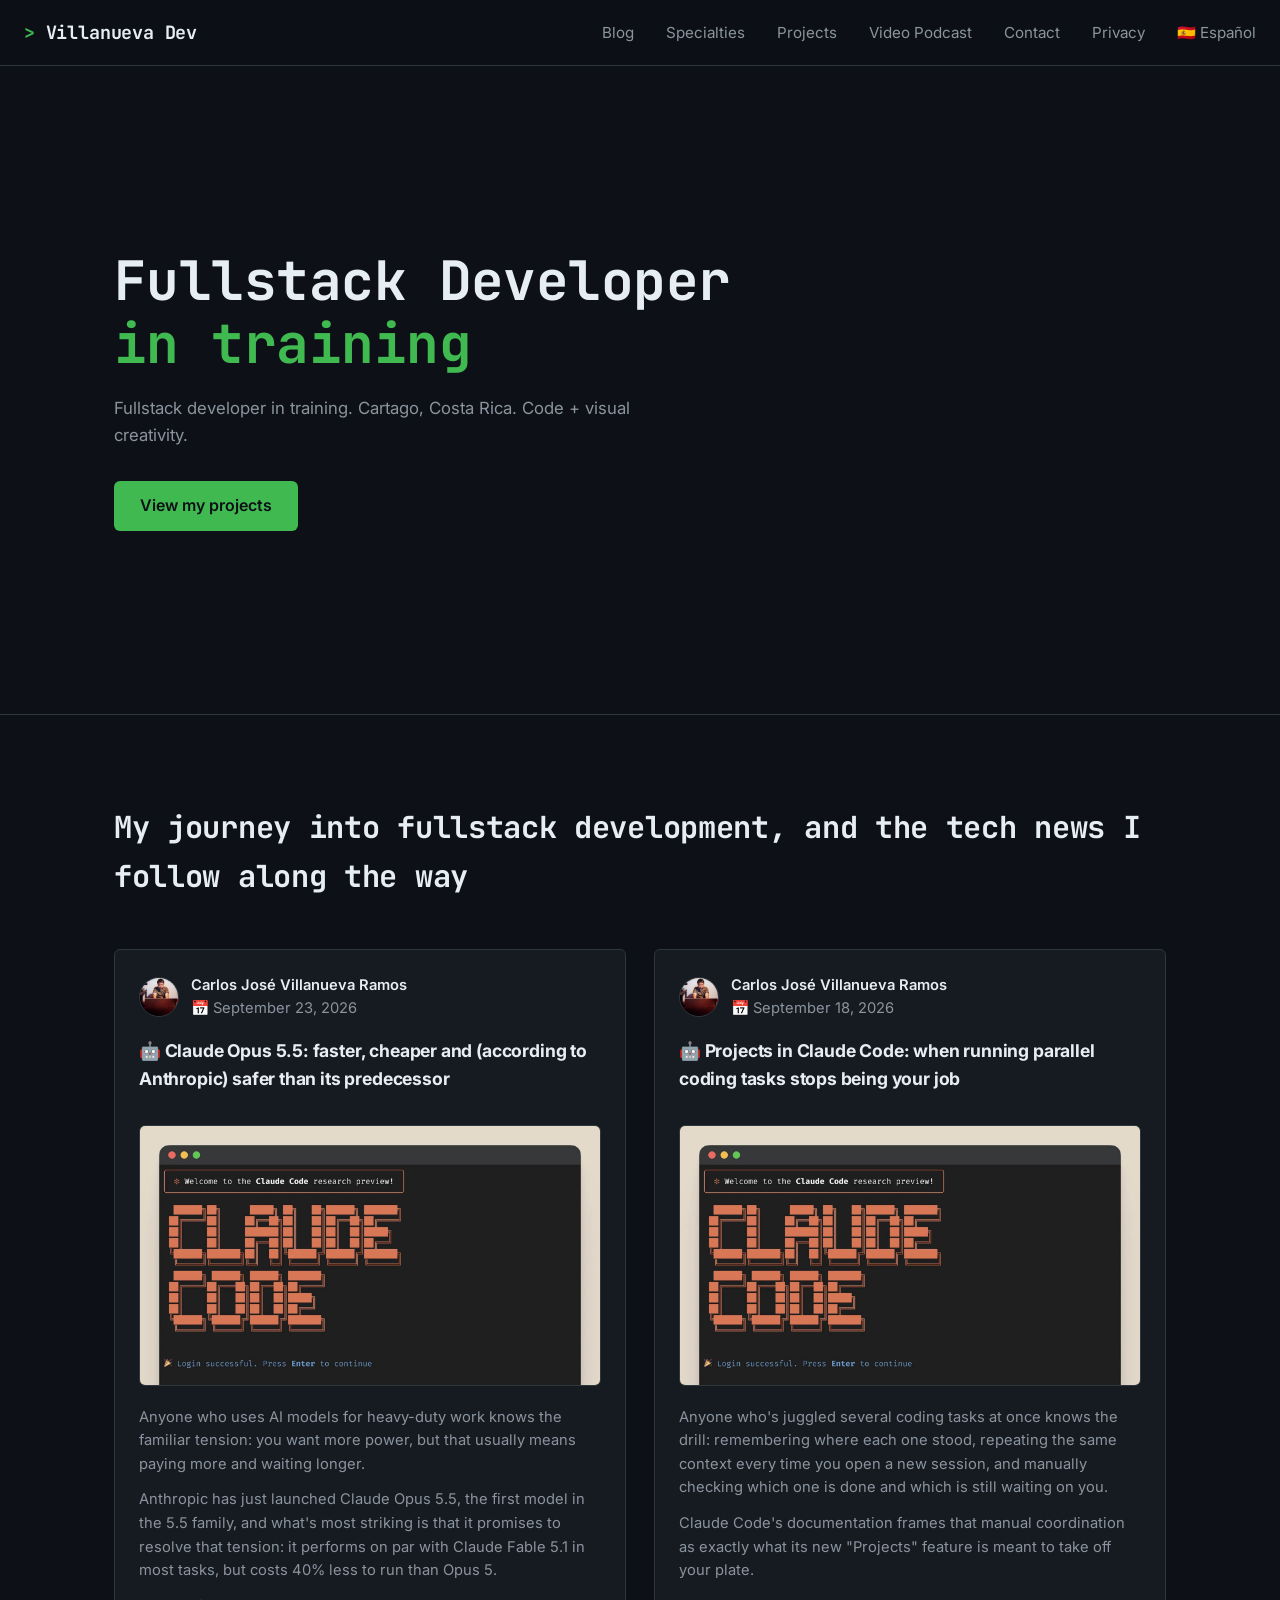
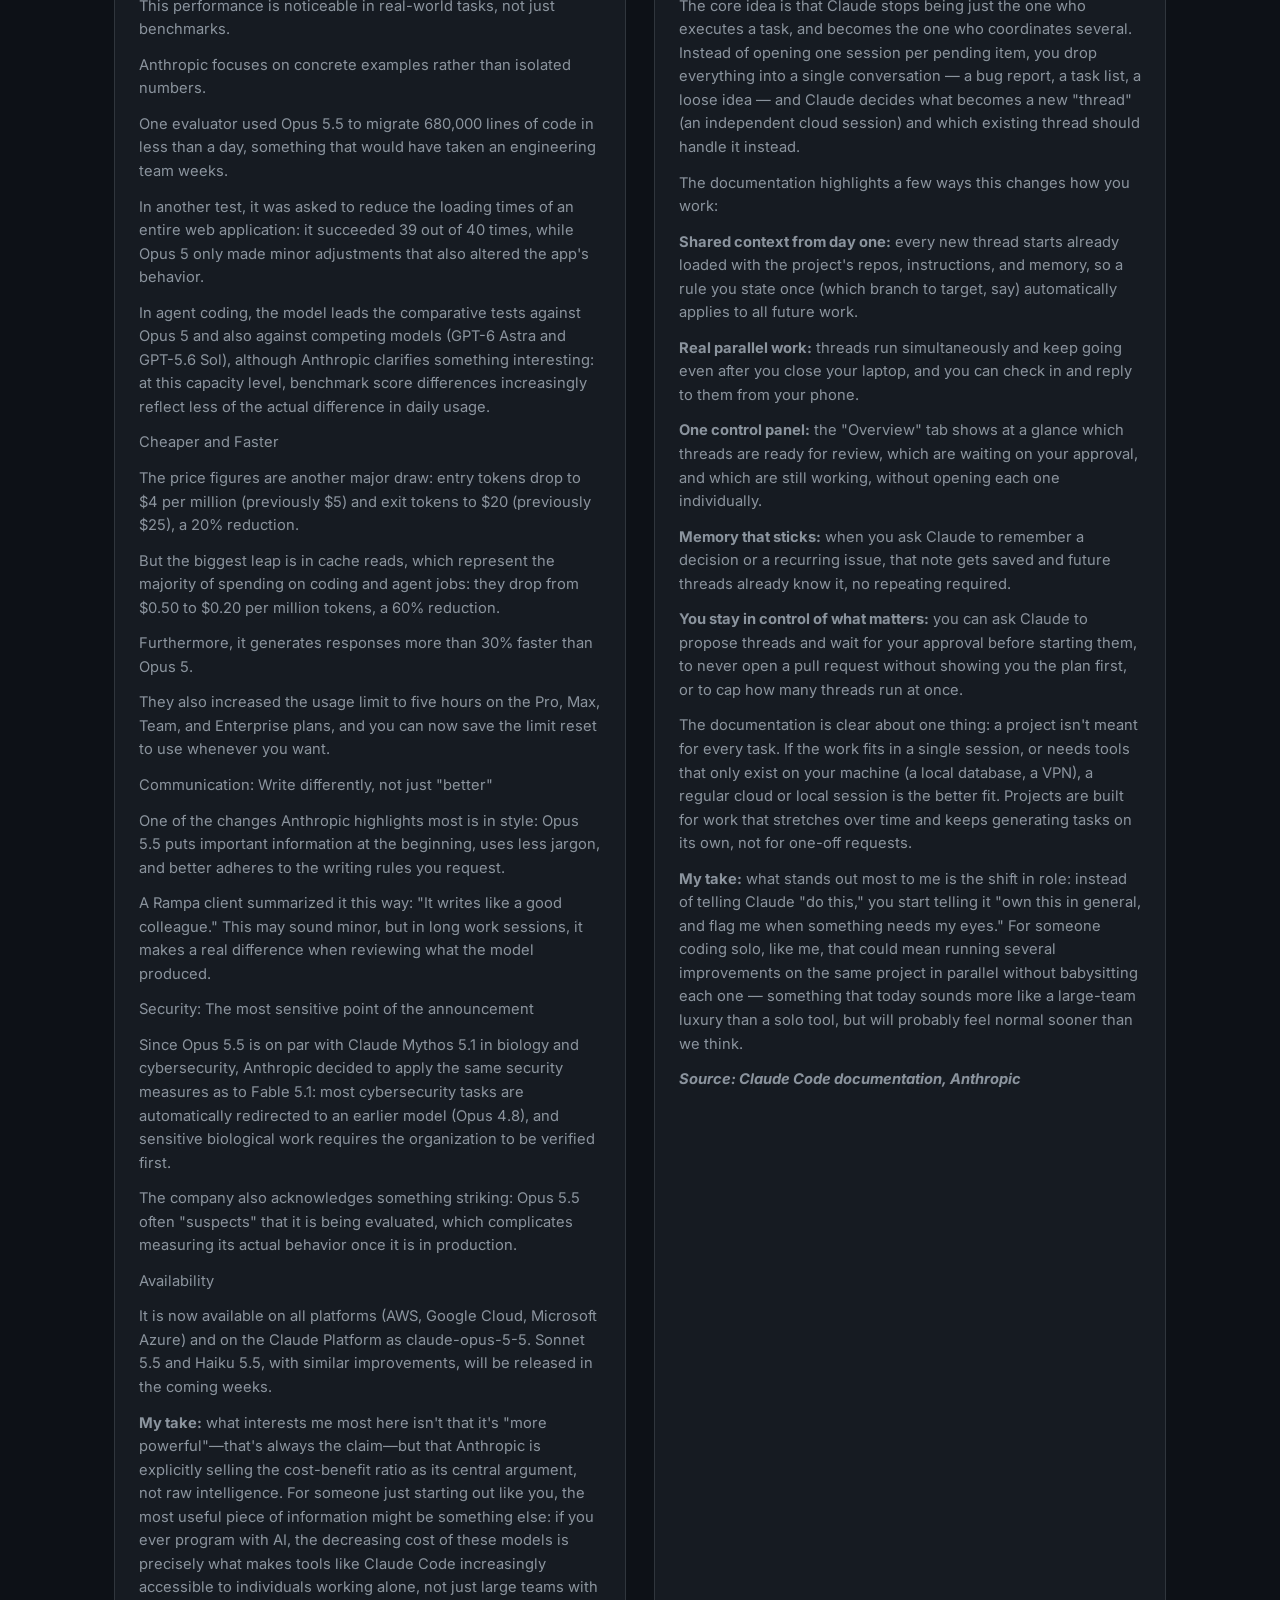
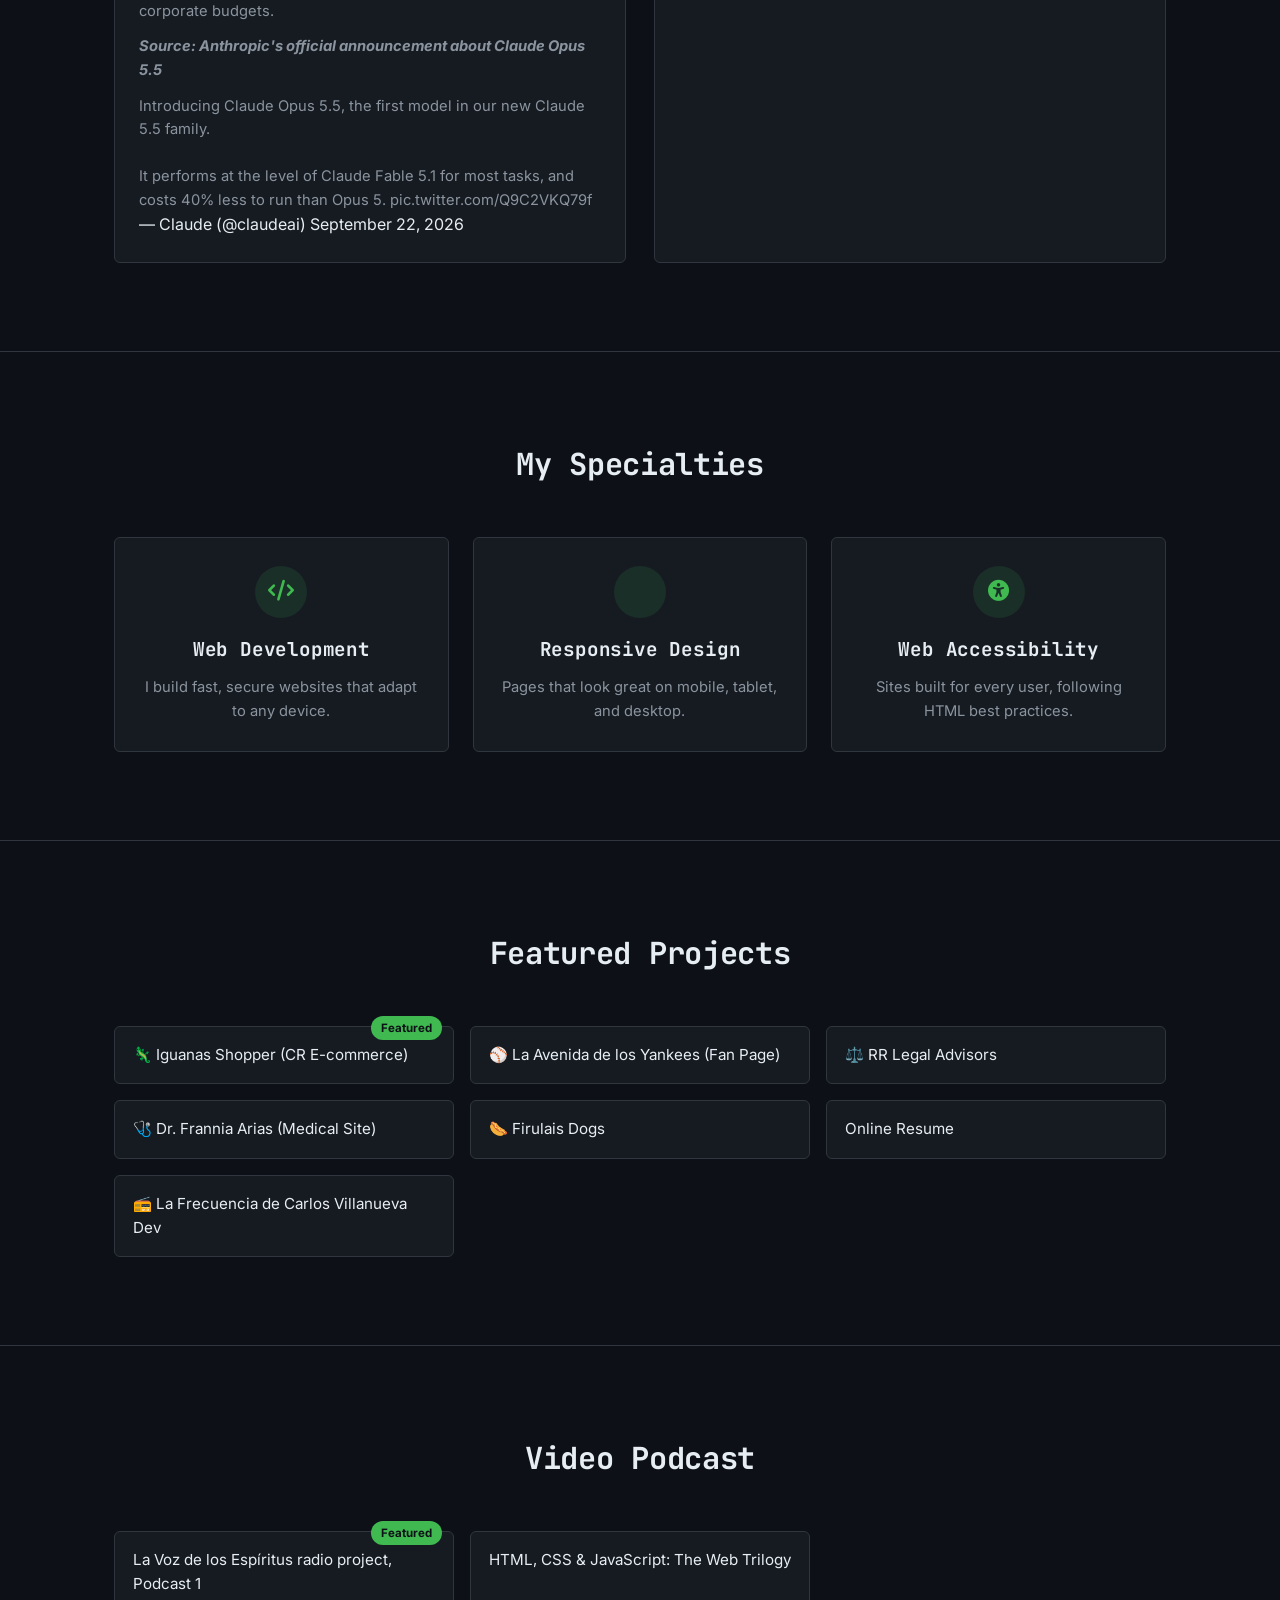
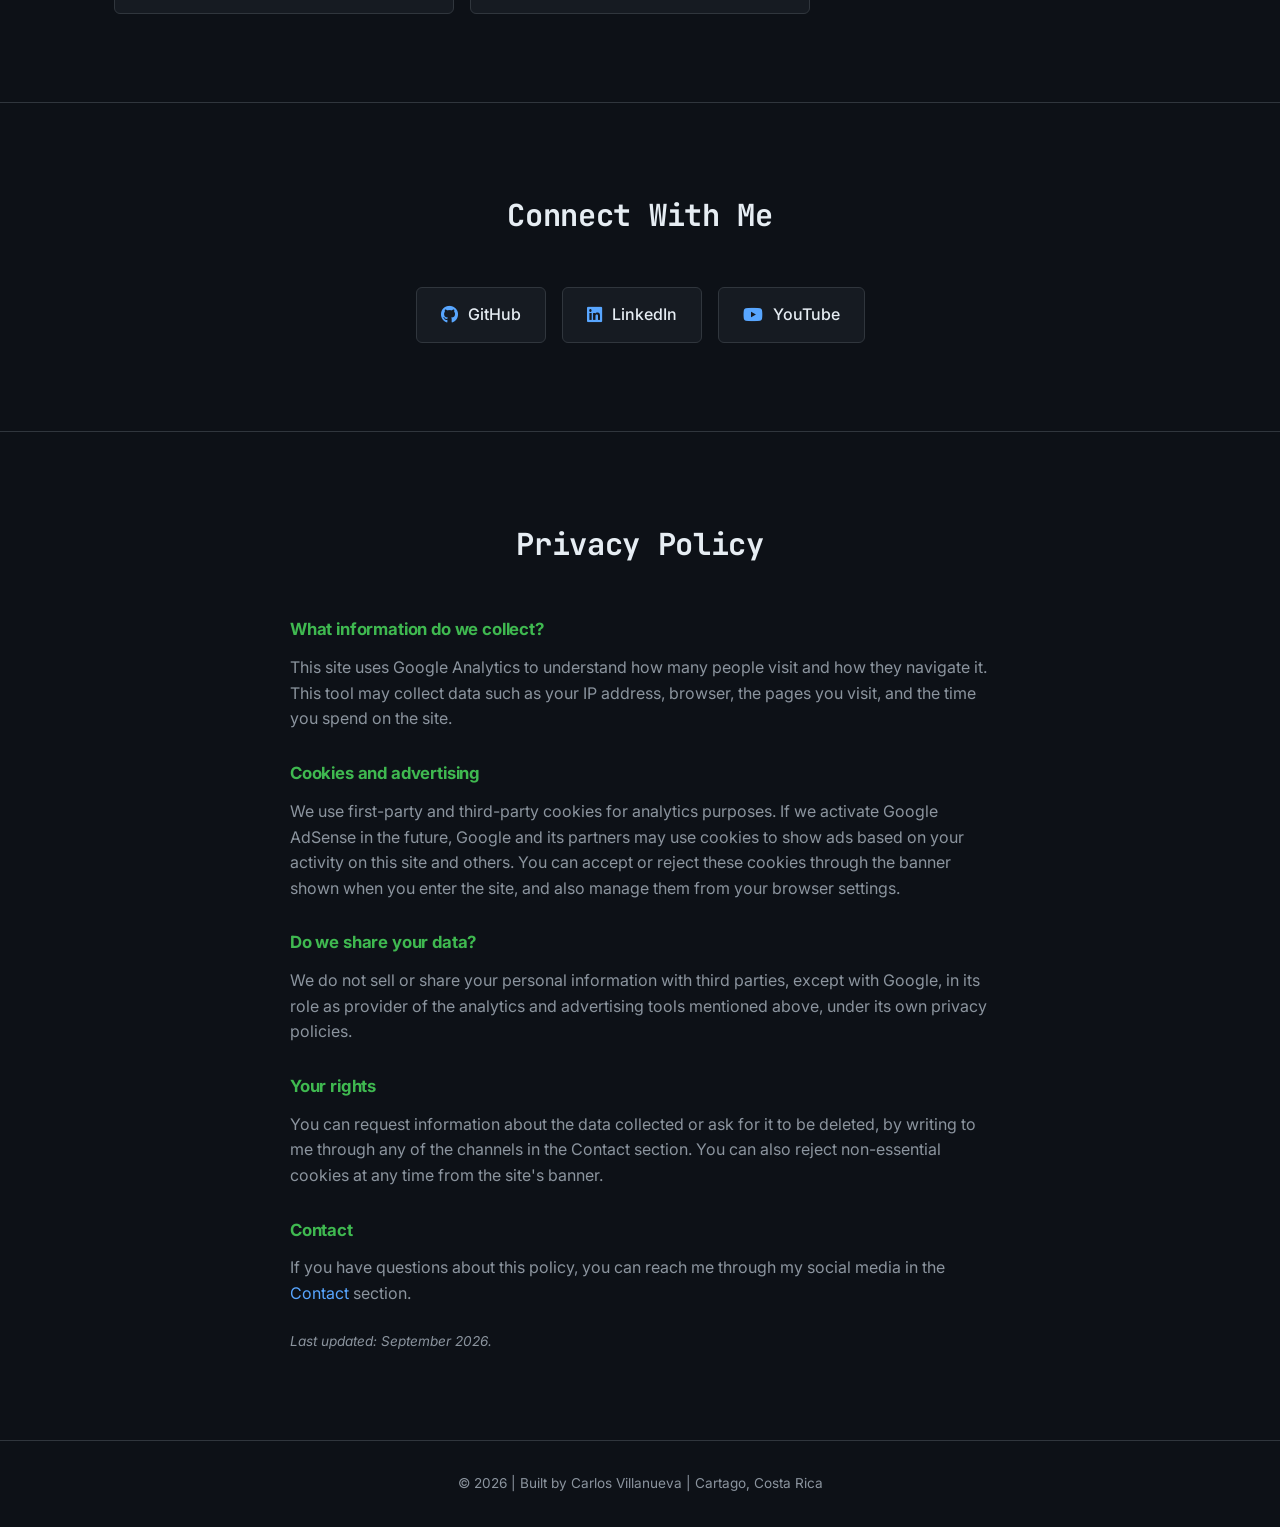
==== en/index.html @ a5899f1e "Nuevas actualizaciones con noticia incluidad Las nuevas o nueva actualización, fue que agregue una s" ====
<!DOCTYPE html>
<html lang="en">
<head>
    <meta charset="UTF-8">
    <meta name="viewport" content="width=device-width, initial-scale=1.0">
    <meta name="description" content="Carlos Villanueva, Fullstack Developer in training, based in Cartago, Costa Rica.">
    <meta name="author" content="Carlos José Villanueva Ramos">
    <meta name="keywords" content="Fullstack Developer, Costa Rica, Web Projects, Tech News">
    <meta property="og:title" content="Villanueva Dev" />
    <meta property="og:description" content="Explore my web development projects, from responsive sites to tech news summaries." />
    <meta property="og:image" content="https://carlosvillaramos.github.io/carlos-villanueva-ramos.jpg" />
    <meta property="og:url" content="https://carlosvillaramos.github.io/en/" />
    <meta property="og:type" content="website" />
    <meta name="twitter:card" content="summary_large_image">
    <title>Carlos Villanueva | Developer</title>

    <!-- hreflang: tells Google these two pages are language versions of the same content -->
    <link rel="alternate" hreflang="es" href="https://carlosvillaramos.github.io/" />
    <link rel="alternate" hreflang="en" href="https://carlosvillaramos.github.io/en/" />
    <link rel="alternate" hreflang="x-default" href="https://carlosvillaramos.github.io/" />

    <link rel="stylesheet" href="https://cdnjs.cloudflare.com/ajax/libs/font-awesome/6.0.0/css/all.min.css">
    <link rel="stylesheet" href="../styles.css">

    <!-- Adsterra Ad -->
    <script src="https://pl31439501.profitableratecpmnetwork.com/4c/ff/21/4cff215564959deefbad7e484f0b04eb.js"></script>
</head>
<body>

    <!-- NAVBAR + WELCOME SECTION -->
    <div class="main" id="welcome-section">
        <div class="navbar" id="navbar">
            <div class="icon">
                <h2 class="logo">Villanueva Dev</h2>
            </div>
            <div class="menu">
                <ul>
                    <li><a href="#blog">Blog</a></li>
                    <li><a href="#specialties">Specialties</a></li>
                    <li><a href="#project-section">Projects</a></li>
                    <li><a href="#video-podcast">Video Podcast</a></li>
                    <li><a href="#contact">Contact</a></li>
                    <li><a href="#privacy">Privacy</a></li>
                    <li><a href="/">🇪🇸 Español</a></li>
                </ul>
            </div>
            <div class="hamburger">
                <i class="fa-solid fa-bars"></i>
            </div>
        </div>

        <!-- HERO -->
        <div class="content">
            <div class="text-section">
                <h1>
                    <span>Fullstack Developer</span><br>
                    <span class="sub">in training</span>
                </h1>
                <p class="par">Fullstack developer in training. Cartago, Costa Rica. Code + visual creativity.</p>
                <a href="#project-section" class="cn">View my projects</a>
            </div>
        </div>
    </div>

    <!-- BLOG -->
    <section id="blog">
      <div class="container">
       <h2>My journey into fullstack development, and the tech news I follow along the way</h2>
       <div class="blog-grid">

        <article class="blog-card">
        <div class="autor">
            <img src="../carlos-villanueva-ramos.jpg" alt="Carlos Villanueva Ramos writing" class="autor-foto">
            <div>
                <p class="autor-nombre">Carlos José Villanueva Ramos</p>
                <p class="autor-fecha">📅 September 23, 2026</p>
            </div>
        </div>
        <h3>🤖 Claude Opus 5.5: faster, cheaper and (according to Anthropic) safer than its predecessor</h3>
        <img src="../Anthropic-Claude-Code.jpg" alt="Anthropic Claude Code" class="blog-img">
        <p>Anyone who uses AI models for heavy-duty work knows the familiar tension: you want more power, but that usually means paying more and waiting longer.</p> 
        <p>Anthropic has just launched Claude Opus 5.5, the first model in the 5.5 family, and what's most striking is that it promises to resolve that tension: it performs on par with Claude Fable 5.1 in most tasks, but costs 40% less to run than Opus 5.</p>
        <p>This performance is noticeable in real-world tasks, not just benchmarks.</p>
        <p>Anthropic focuses on concrete examples rather than isolated numbers.</p> <p>One evaluator used Opus 5.5 to migrate 680,000 lines of code in less than a day, something that would have taken an engineering team weeks.</p> 
        <p>In another test, it was asked to reduce the loading times of an entire web application: it succeeded 39 out of 40 times, while Opus 5 only made minor adjustments that also altered the app's behavior.</p>
        <p>In agent coding, the model leads the comparative tests against Opus 5 and also against competing models (GPT-6 Astra and GPT-5.6 Sol), although Anthropic clarifies something interesting: at this capacity level, benchmark score differences increasingly reflect less of the actual difference in daily usage.</p>
        <p>Cheaper and Faster</p>
        <p>The price figures are another major draw: entry tokens drop to $4 per million (previously $5) and exit tokens to $20 (previously $25), a 20% reduction.</p> <p>But the biggest leap is in cache reads, which represent the majority of spending on coding and agent jobs: they drop from $0.50 to $0.20 per million tokens, a 60% reduction.</p> 
        <p>Furthermore, it generates responses more than 30% faster than Opus 5.</p>
        <p>They also increased the usage limit to five hours on the Pro, Max, Team, and Enterprise plans, and you can now save the limit reset to use whenever you want.</p>
        <p>Communication: Write differently, not just "better"</p>
        <p>One of the changes Anthropic highlights most is in style: Opus 5.5 puts important information at the beginning, uses less jargon, and better adheres to the writing rules you request.</p> 
        <p>A Rampa client summarized it this way: "It writes like a good colleague." This may sound minor, but in long work sessions, it makes a real difference when reviewing what the model produced.</p>
        <p>Security: The most sensitive point of the announcement</p>
        <p>Since Opus 5.5 is on par with Claude Mythos 5.1 in biology and cybersecurity, Anthropic decided to apply the same security measures as to Fable 5.1: most cybersecurity tasks are automatically redirected to an earlier model (Opus 4.8), and sensitive biological work requires the organization to be verified first.</p> 
        <p>The company also acknowledges something striking: Opus 5.5 often "suspects" that it is being evaluated, which complicates measuring its actual behavior once it is in production.</p>
        <p>Availability</p>
        <p>It is now available on all platforms (AWS, Google Cloud, Microsoft Azure) and on the Claude Platform as claude-opus-5-5. Sonnet 5.5 and Haiku 5.5, with similar improvements, will be released in the coming weeks.</p>
        <p><strong>My take:</strong> what interests me most here isn't that it's "more powerful"—that's always the claim—but that Anthropic is explicitly selling the cost-benefit ratio as its central argument, not raw intelligence. For someone just starting out like you, the most useful piece of information might be something else: if you ever program with AI, the decreasing cost of these models is precisely what makes tools like Claude Code increasingly accessible to individuals working alone, not just large teams with corporate budgets.</p>
        <p><strong><em>Source: Anthropic's official announcement about Claude Opus 5.5</em></strong></p>
        <blockquote class="twitter-tweet"><p lang="en" dir="ltr">Introducing Claude Opus 5.5, the first model in our new Claude 5.5 family.<br><br>It performs at the level of Claude Fable 5.1 for most tasks, and costs 40% less to run than Opus 5. <a href="https://t.co/Q9C2VKQ79f">pic.twitter.com/Q9C2VKQ79f</a></p>&mdash; Claude (@claudeai) <a href="https://x.com/claudeai/status/2102435511222890900?ref_src=twsrc%5Etfw">September 22, 2026</a></blockquote> <script async src="https://platform.x.com/widgets.js" charset="utf-8"></script>
    </article>


    <article class="blog-card">
        <div class="autor">
            <img src="../carlos-villanueva-ramos.jpg" alt="Carlos Villanueva Ramos writing" class="autor-foto">
            <div>
                <p class="autor-nombre">Carlos José Villanueva Ramos</p>
                <p class="autor-fecha">📅 September 18, 2026</p>
            </div>
        </div>
        <h3>🤖 Projects in Claude Code: when running parallel coding tasks stops being your job</h3>
        <img src="../Anthropic-Claude-Code.jpg" alt="Anthropic Claude Code" class="blog-img">
        <p>Anyone who's juggled several coding tasks at once knows the drill: remembering where each one stood, repeating the same context every time you open a new session, and manually checking which one is done and which is still waiting on you.</p>
        <p>Claude Code's documentation frames that manual coordination as exactly what its new "Projects" feature is meant to take off your plate.</p>
        <p>The core idea is that Claude stops being just the one who executes a task, and becomes the one who coordinates several. Instead of opening one session per pending item, you drop everything into a single conversation — a bug report, a task list, a loose idea — and Claude decides what becomes a new "thread" (an independent cloud session) and which existing thread should handle it instead.</p>
        <p>The documentation highlights a few ways this changes how you work:</p>
        <p><strong>Shared context from day one:</strong> every new thread starts already loaded with the project's repos, instructions, and memory, so a rule you state once (which branch to target, say) automatically applies to all future work.</p>
        <p><strong>Real parallel work:</strong> threads run simultaneously and keep going even after you close your laptop, and you can check in and reply to them from your phone.</p>
        <p><strong>One control panel:</strong> the "Overview" tab shows at a glance which threads are ready for review, which are waiting on your approval, and which are still working, without opening each one individually.</p>
        <p><strong>Memory that sticks:</strong> when you ask Claude to remember a decision or a recurring issue, that note gets saved and future threads already know it, no repeating required.</p>
        <p><strong>You stay in control of what matters:</strong> you can ask Claude to propose threads and wait for your approval before starting them, to never open a pull request without showing you the plan first, or to cap how many threads run at once.</p>
        <p>The documentation is clear about one thing: a project isn't meant for every task. If the work fits in a single session, or needs tools that only exist on your machine (a local database, a VPN), a regular cloud or local session is the better fit. Projects are built for work that stretches over time and keeps generating tasks on its own, not for one-off requests.</p>
        <p><strong>My take:</strong> what stands out most to me is the shift in role: instead of telling Claude "do this," you start telling it "own this in general, and flag me when something needs my eyes." For someone coding solo, like me, that could mean running several improvements on the same project in parallel without babysitting each one — something that today sounds more like a large-team luxury than a solo tool, but will probably feel normal sooner than we think.</p>
        <p><strong><em>Source: Claude Code documentation, Anthropic</em></strong></p>
    </article>

       </div>
      </div>
    </section>

    <!-- SPECIALTIES -->
    <section id="specialties">
        <div class="container">
            <h2 class="title-center">My Specialties</h2>
            <div class="container-cards">
                <div class="container-card">
                    <div class="icon-circle">
                        <i class="fa-solid fa-code"></i>
                    </div>
                    <h3>Web Development</h3>
                    <p>I build fast, secure websites that adapt to any device.</p>
                </div>
                <div class="container-card">
                    <div class="icon-circle">
                        <i class="fa-solid fa-mobile-screen"></i>
                    </div>
                    <h3>Responsive Design</h3>
                    <p>Pages that look great on mobile, tablet, and desktop.</p>
                </div>
                <div class="container-card">
                    <div class="icon-circle">
                        <i class="fa-solid fa-universal-access"></i>
                    </div>
                    <h3>Web Accessibility</h3>
                    <p>Sites built for every user, following HTML best practices.</p>
                </div>
            </div>
        </div>
    </section>

    <!-- PROJECTS -->
    <section id="project-section">
        <div class="container">
            <h2 class="title-center">Featured Projects</h2>
            <div class="links">
                <div class="card-wrapper project-tile">
                   <span class="badge">Featured</span>
                    <a href="https://carlosvillaramos.github.io/Iguanas-Shopper-Costa-Rica-Creado-por-IA/" class="link-card" target="_blank" rel="noopener noreferrer">
                        🦎 Iguanas Shopper (CR E-commerce)
                    </a>
                </div>
                <a href="https://carlosvillaramos.github.io/La-avenida-de-los-Yankees/" class="link-card" target="_blank" rel="noopener noreferrer">
                    ⚾ La Avenida de los Yankees (Fan Page)
                </a>
                <a href="https://carlosvillaramos.github.io/RR-asesores-juridicos/" class="link-card" target="_blank" rel="noopener noreferrer">
                    ⚖️ RR Legal Advisors
                </a>
                <a href="https://carlosvillaramos.github.io/Doctora-Frannia-Arias-Guzman-Pagina/" class="link-card" target="_blank" rel="noopener noreferrer">
                    🩺 Dr. Frannia Arias (Medical Site)
                </a>
                <a href="https://carlosvillaramos.github.io/firulais-dogs-web/" class="link-card" target="_blank" rel="noopener noreferrer">
                    🌭 Firulais Dogs
                </a>
                <a href="https://carlosvillaramos.github.io/Curriculum-Vitae-Online/" class="link-card" target="_blank" rel="noopener noreferrer">
                    Online Resume
                </a>
                <a href="https://carlosvillaramos.github.io/La-Frecuencia-de-Carlos-Villanueva-Dev/" class="link-card" target="_blank" rel="noopener noreferrer">
                    📻 La Frecuencia de Carlos Villanueva Dev
                </a>
            </div>
        </div>
    </section>

    <!-- VIDEO PODCAST -->
    <section id="video-podcast">
        <div class="container">
            <h2 class="title-center">Video Podcast</h2>
            <div class="links">
                <div class="card-wrapper">
                   <span class="badge">Featured</span>
                    <a href="https://youtu.be/QokGG3gcgHI?si=c1Mskb5cDkxSudLS" class="link-card" target="_blank" rel="noopener noreferrer">
                        La Voz de los Espíritus radio project, Podcast 1
                    </a>
                </div>
                <a href="https://www.youtube.com/watch?v=zmnGp_Kgrm4" class="link-card" target="_blank" rel="noopener noreferrer">
                    HTML, CSS & JavaScript: The Web Trilogy
                </a>
            </div>
        </div>
    </section>

    <!-- CONTACT -->
    <section id="contact">
        <div class="container">
            <h2 class="title-center">Connect With Me</h2>
            <div class="social-grid">
                <a id="profile-link" href="https://github.com/Carlosvillaramos" class="link-social" target="_blank" rel="noopener noreferrer">
                    <i class="fa-brands fa-github"></i> GitHub
                </a>
                <a href="https://www.linkedin.com/in/carlos-j-villanueva-ramos-9a1487387/" class="link-social" target="_blank" rel="noopener noreferrer">
                    <i class="fa-brands fa-linkedin"></i> LinkedIn
                </a>
                <a href="https://www.youtube.com/@CarlosDeveloper-o3m" class="link-social" target="_blank" rel="noopener noreferrer">
                    <i class="fa-brands fa-youtube"></i> YouTube
                </a>
            </div>
        </div>
    </section>

    <!-- PRIVACY -->
    <section id="privacy">
        <div class="container">
            <h2 class="title-center">Privacy Policy</h2>
            <div class="privacy-content">
                <h3>What information do we collect?</h3>
                <p>This site uses Google Analytics to understand how many people visit and how they navigate it. This tool may collect data such as your IP address, browser, the pages you visit, and the time you spend on the site.</p>

                <h3>Cookies and advertising</h3>
                <p>We use first-party and third-party cookies for analytics purposes. If we activate Google AdSense in the future, Google and its partners may use cookies to show ads based on your activity on this site and others. You can accept or reject these cookies through the banner shown when you enter the site, and also manage them from your browser settings.</p>

                <h3>Do we share your data?</h3>
                <p>We do not sell or share your personal information with third parties, except with Google, in its role as provider of the analytics and advertising tools mentioned above, under its own privacy policies.</p>

                <h3>Your rights</h3>
                <p>You can request information about the data collected or ask for it to be deleted, by writing to me through any of the channels in the Contact section. You can also reject non-essential cookies at any time from the site's banner.</p>

                <h3>Contact</h3>
                <p>If you have questions about this policy, you can reach me through my social media in the <a href="#contact">Contact</a> section.</p>

                <p class="privacy-update">Last updated: September 2026.</p>
            </div>
        </div>
    </section>

    <!-- Adsterra Ad -->
    <div class="anuncio-wrapper">
        <script async="async" data-cfasync="false" src="https://pl31393178.profitableratecpmnetwork.com/5204468fe968e75fcf1985ddda16cf6c/invoke.js"></script>
        <div id="container-5204468fe968e75fcf1985ddda16cf6c"></div>
    </div>

    <!-- FOOTER -->
    <footer>
        <div class="container">
            <p>© 2026 | Built by Carlos Villanueva | Cartago, Costa Rica</p>
        </div>
    </footer>

</body>
</html>
---- styles.css ----
/* ============================================
   VILLANUEVA DEV — style.css
   Paleta: estilo GitHub (fondo oscuro + verde)
   ============================================ */

@import url('https://fonts.googleapis.com/css2?family=JetBrains+Mono:wght@400;500;700&family=Inter:wght@400;500;600;700&display=swap');

:root {
  /* Colores base */
  --bg: #0D1117;
  --bg-elevated: #161B22;
  --bg-elevated-hover: #1C2330;
  --border: #30363D;
  --text: #E6EDF3;
  --text-muted: #8B949E;

  /* Acentos */
  --accent: #3FB950;       /* verde: botones, links, hover */
  --accent-hover: #56D364;
  --accent-blue: #58A6FF;  /* azul: links de contacto/redes */

  /* Tipografía */
  --font-mono: 'JetBrains Mono', 'Courier New', monospace;
  --font-sans: 'Inter', -apple-system, BlinkMacSystemFont, sans-serif;

  /* Layout */
  --max-width: 1100px;
  --radius: 6px;
}

/* ============================================
   RESET
   ============================================ */
* {
  margin: 0;
  padding: 0;
  box-sizing: border-box;
}

html {
  scroll-behavior: smooth;
}

body {
  background-color: var(--bg);
  color: var(--text);
  font-family: var(--font-sans);
  line-height: 1.6;
  font-size: 16px;
}

a {
  color: inherit;
  text-decoration: none;
}

img {
  max-width: 100%;
  display: block;
}

ul {
  list-style: none;
}

.container {
  max-width: var(--max-width);
  margin: 0 auto;
  padding: 0 24px;
}

section {
  padding: 88px 0;
  border-top: 1px solid var(--border);
}

.title-center {
  text-align: center;
  margin-bottom: 48px;
}

h1, h2, h3, .logo {
  font-family: var(--font-mono);
  font-weight: 700;
  letter-spacing: -0.01em;
}

h2 {
  font-size: 1.9rem;
  color: var(--text);
}

h3 {
  font-size: 1.2rem;
  color: var(--text);
  margin-bottom: 12px;
}

p {
  color: var(--text-muted);
  max-width: 68ch;
}

/* ============================================
   NAVBAR
   ============================================ */
.navbar {
  position: sticky;
  top: 0;
  z-index: 100;
  display: flex;
  align-items: center;
  justify-content: space-between;
  padding: 18px 24px;
  background-color: rgba(13, 17, 23, 0.9);
  backdrop-filter: blur(8px);
  border-bottom: 1px solid var(--border);
}

.logo {
  font-size: 1.15rem;
  color: var(--text);
}

.logo::before {
  content: '> ';
  color: var(--accent);
}

.menu ul {
  display: flex;
  gap: 32px;
}

.menu a {
  font-size: 0.95rem;
  color: var(--text-muted);
  transition: color 0.15s ease;
}

.menu a:hover {
  color: var(--accent);
}

.hamburger {
  display: none;
  font-size: 1.3rem;
  color: var(--text);
  cursor: pointer;
}

@media (max-width: 768px) {
  .menu { display: none; }
  .hamburger { display: block; }
}

/* ============================================
   HERO
   ============================================ */
.main {
  border-top: none;
}

.content {
  min-height: 72vh;
  display: flex;
  align-items: center;
  padding: 0 24px;
  max-width: var(--max-width);
  margin: 0 auto;
}

.text-section h1 {
  font-size: clamp(2.2rem, 5vw, 3.4rem);
  line-height: 1.15;
  color: var(--text);
}

.text-section h1 .sub {
  color: var(--accent);
}

.par {
  margin-top: 20px;
  font-size: 1.05rem;
  max-width: 50ch;
}

.cn {
  display: inline-block;
  margin-top: 32px;
  padding: 12px 26px;
  background-color: var(--accent);
  color: #0D1117;
  font-weight: 600;
  border-radius: var(--radius);
  transition: background-color 0.15s ease;
}

.cn:hover {
  background-color: var(--accent-hover);
}

/* ============================================
   BLOG
   ============================================ */
#blog h2 {
  max-width: 60ch;
  margin-bottom: 48px;
}

.blog-grid {
  display: grid;
  grid-template-columns: repeat(auto-fill, minmax(340px, 1fr));
  gap: 28px;
}

.blog-card {
  background-color: var(--bg-elevated);
  border: 1px solid var(--border);
  border-radius: var(--radius);
  padding: 24px;
  display: flex;
  flex-direction: column;
  gap: 12px;
}

.autor {
  display: flex;
  align-items: center;
  gap: 12px;
  margin-bottom: 4px;
}

.autor-foto {
  width: 40px;
  height: 40px;
  border-radius: 50%;
  object-fit: cover;
  border: 1px solid var(--border);
}

.autor-nombre {
  font-size: 0.9rem;
  color: var(--text);
  font-weight: 600;
}

.autor-fecha {
  font-size: 0.8rem;
  color: var(--text-muted);
}

.blog-card h3 {
  font-family: var(--font-sans);
  font-size: 1.1rem;
}

.blog-card p {
  font-size: 0.92rem;
}

.blog-img {
  border-radius: var(--radius);
  border: 1px solid var(--border);
  margin: 8px 0;
}

.blog-card > a {
  margin-top: auto;
  color: var(--accent-blue);
  font-size: 0.9rem;
  font-weight: 500;
}

.blog-card > a:hover {
  text-decoration: underline;
}

.enlaces-relacionados {
  border-top: 1px solid var(--border);
  padding-top: 12px;
  margin-top: 4px;
}

.enlaces-relacionados a {
  color: var(--accent-blue);
  font-size: 0.88rem;
}

/* ============================================
   ESPECIALIDADES
   ============================================ */
.container-cards {
  display: grid;
  grid-template-columns: repeat(auto-fit, minmax(240px, 1fr));
  gap: 24px;
}

.container-card {
  background-color: var(--bg-elevated);
  border: 1px solid var(--border);
  border-radius: var(--radius);
  padding: 28px 24px;
  text-align: center;
}

.icon-circle {
  width: 52px;
  height: 52px;
  margin: 0 auto 16px;
  border-radius: 50%;
  background-color: rgba(63, 185, 80, 0.12);
  display: flex;
  align-items: center;
  justify-content: center;
}

.icon-circle i {
  font-size: 1.3rem;
  color: var(--accent);
}

.container-card p {
  font-size: 0.92rem;
  max-width: none;
}

/* ============================================
   PROYECTOS / VIDEO PODCAST (links grid)
   ============================================ */
.links {
  display: grid;
  grid-template-columns: repeat(auto-fill, minmax(280px, 1fr));
  gap: 16px;
}

.link-card {
  display: block;
  background-color: var(--bg-elevated);
  border: 1px solid var(--border);
  border-radius: var(--radius);
  padding: 16px 18px;
  font-size: 0.95rem;
  color: var(--text);
  transition: border-color 0.15s ease, background-color 0.15s ease;
}

.link-card:hover {
  border-color: var(--accent);
  background-color: var(--bg-elevated-hover);
}

.card-wrapper {
  position: relative;
}

.badge {
  position: absolute;
  top: -10px;
  right: 12px;
  background-color: var(--accent);
  color: #0D1117;
  font-size: 0.72rem;
  font-weight: 700;
  padding: 3px 10px;
  border-radius: 999px;
}

/* ============================================
   CONTACTO
   ============================================ */
.social-grid {
  display: flex;
  flex-wrap: wrap;
  gap: 16px;
  justify-content: center;
}

.link-social {
  display: flex;
  align-items: center;
  gap: 10px;
  padding: 14px 24px;
  background-color: var(--bg-elevated);
  border: 1px solid var(--border);
  border-radius: var(--radius);
  font-weight: 500;
  transition: border-color 0.15s ease, color 0.15s ease;
}

.link-social i {
  font-size: 1.1rem;
  color: var(--accent-blue);
}

.link-social:hover {
  border-color: var(--accent-blue);
  color: var(--accent-blue);
}

/* ============================================
   PRIVACIDAD
   ============================================ */
.privacy-content {
  max-width: 70ch;
  margin: 0 auto;
}

.privacy-content h3 {
  margin-top: 28px;
  font-family: var(--font-sans);
  font-size: 1.05rem;
  color: var(--accent);
}

.privacy-content h3:first-child {
  margin-top: 0;
}

.privacy-content p {
  max-width: none;
}

.privacy-content a {
  color: var(--accent-blue);
}

.privacy-update {
  margin-top: 24px;
  font-size: 0.85rem;
  font-style: italic;
}

/* ============================================
   FOOTER
   ============================================ */
footer {
  border-top: 1px solid var(--border);
  padding: 32px 0;
  text-align: center;
}

footer p {
  margin: 0 auto;
  font-size: 0.85rem;
  color: var(--text-muted);
}

/* ============================================
   RESPONSIVE
   ============================================ */
@media (max-width: 600px) {
  section { padding: 56px 0; }
  .container { padding: 0 18px; }
  h2 { font-size: 1.5rem; }
}
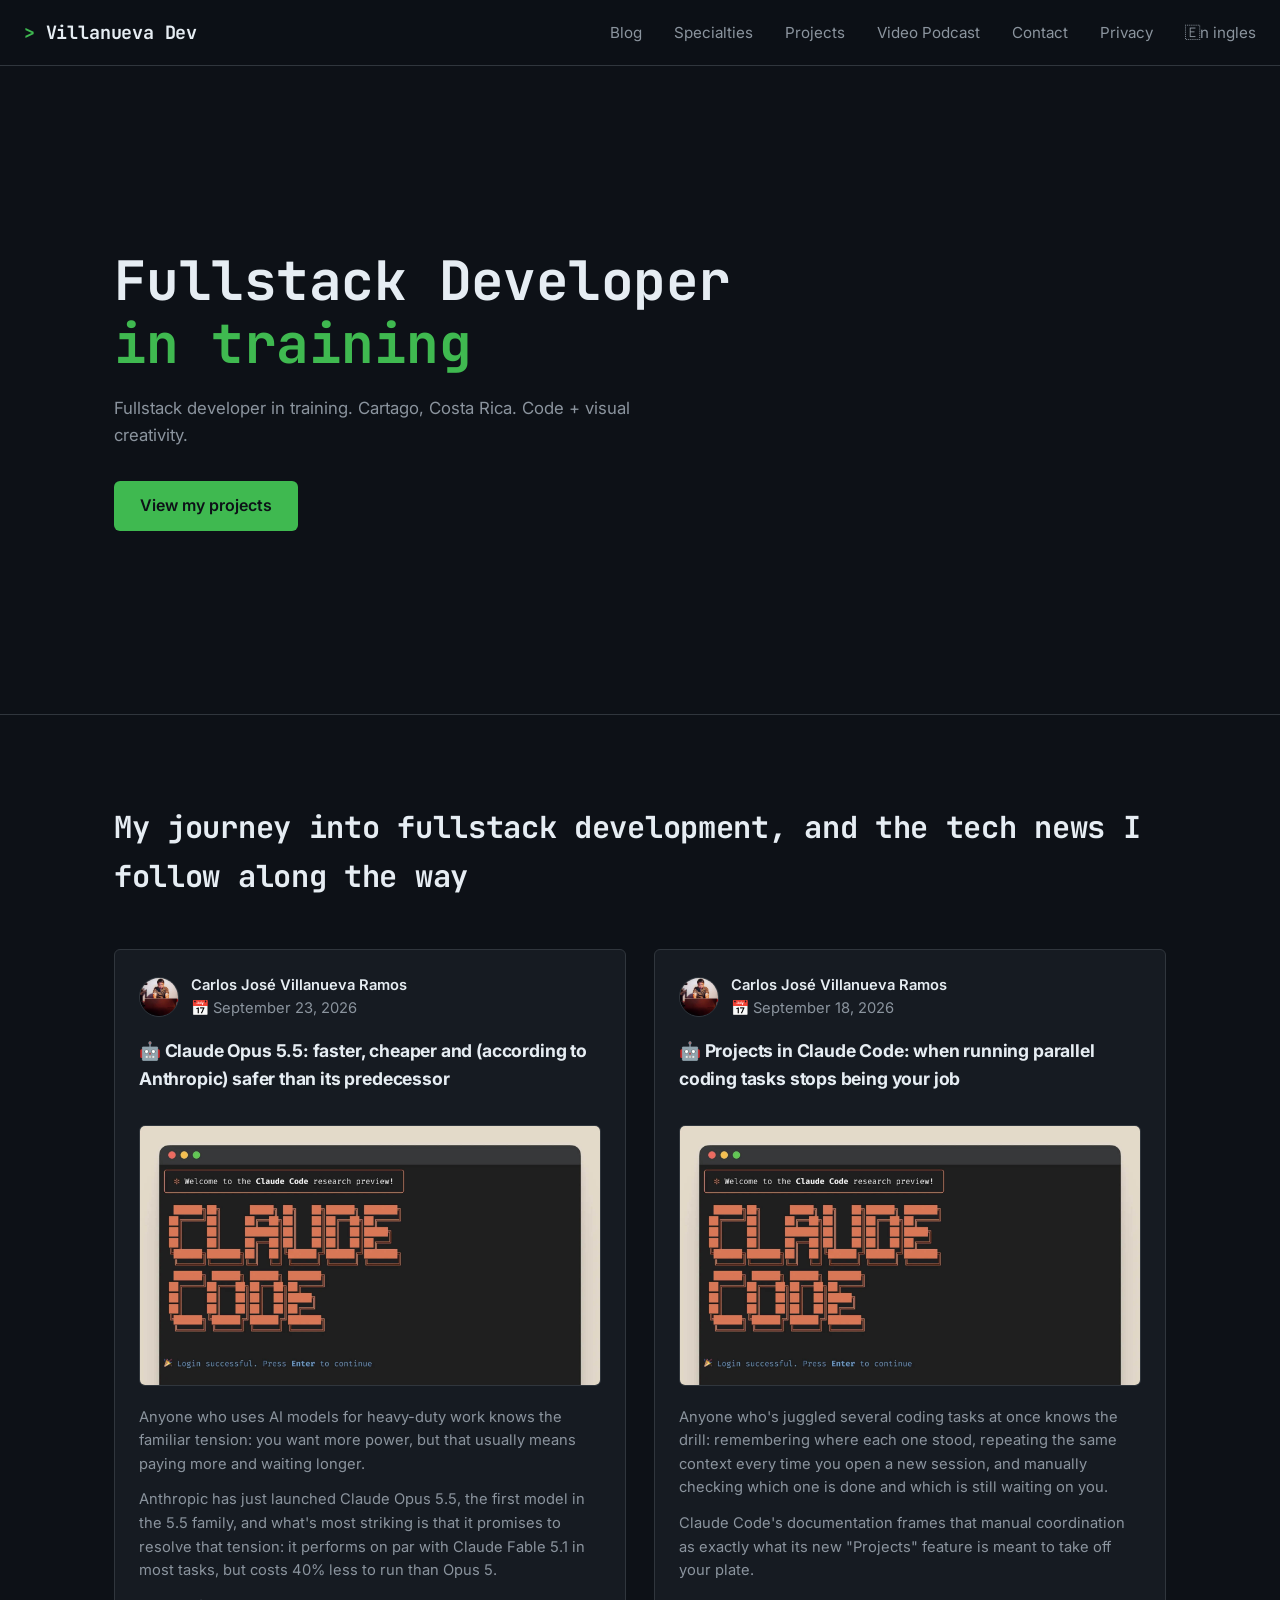
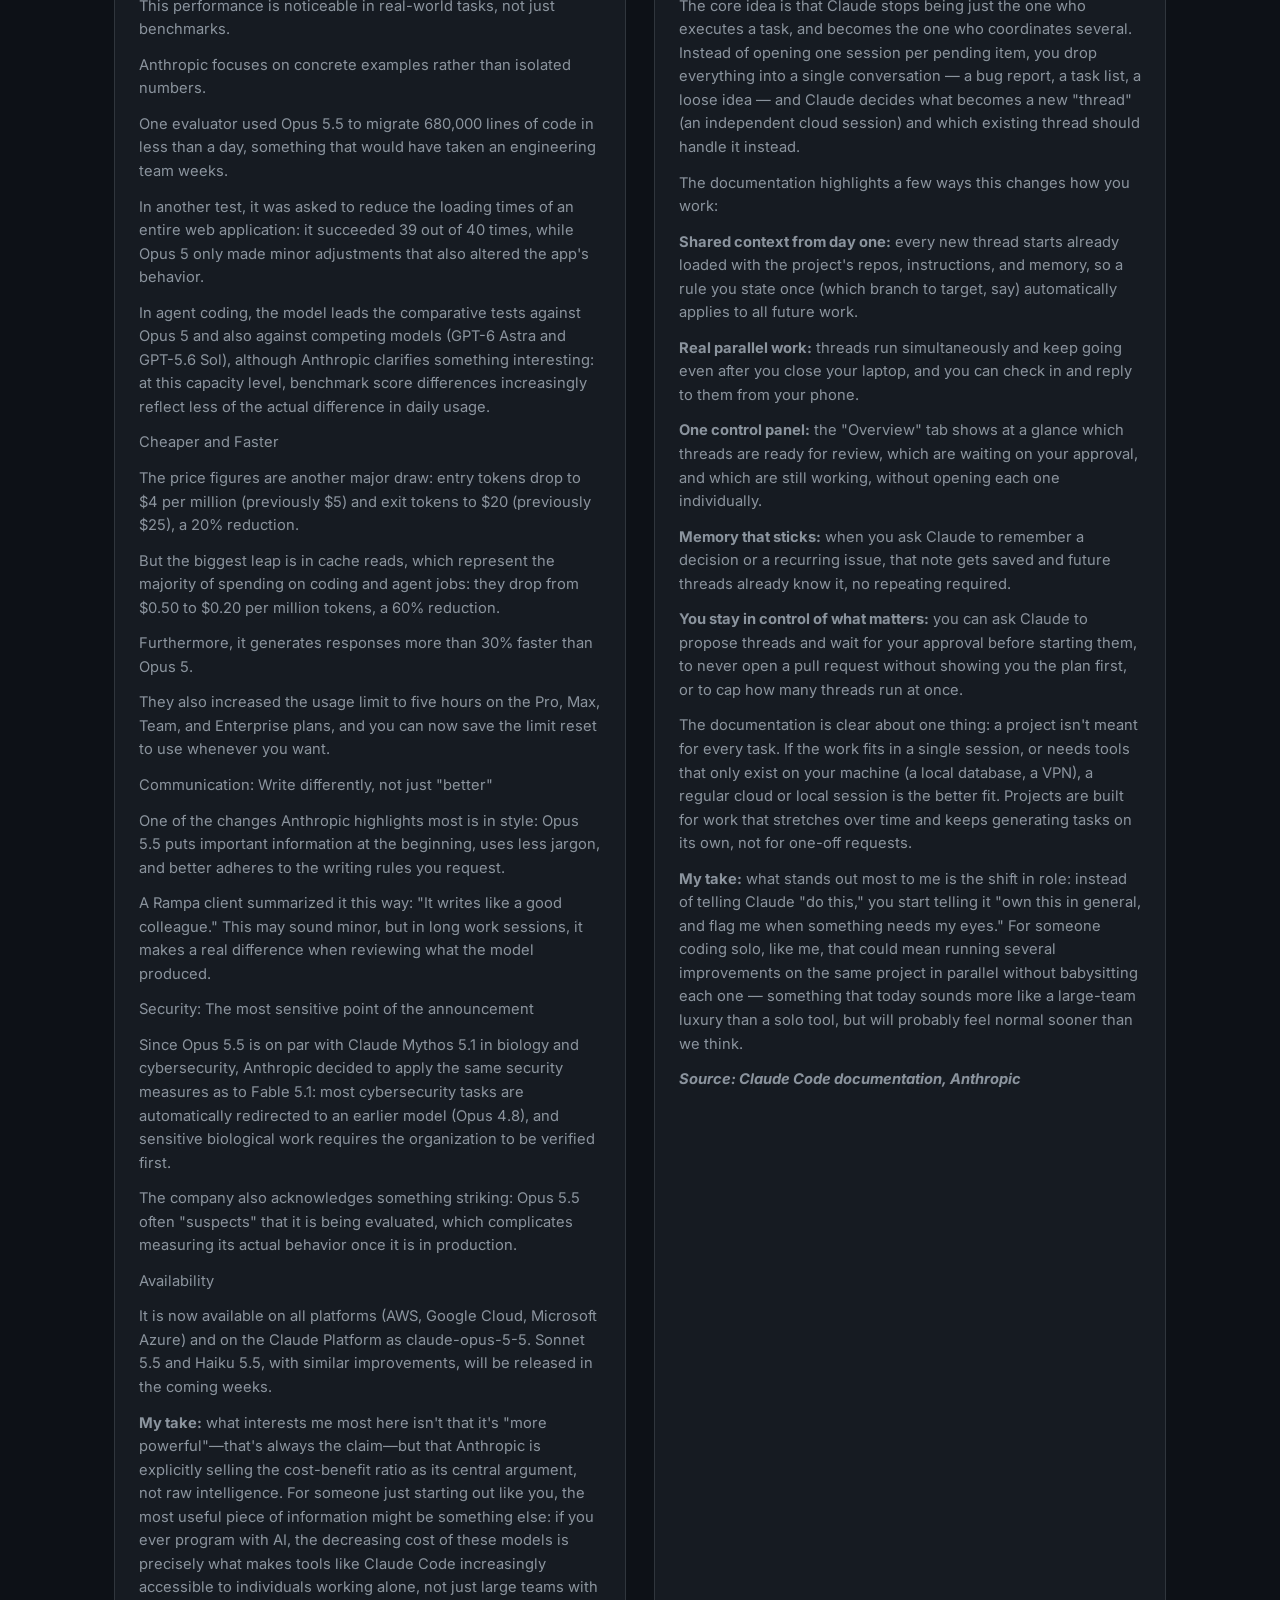
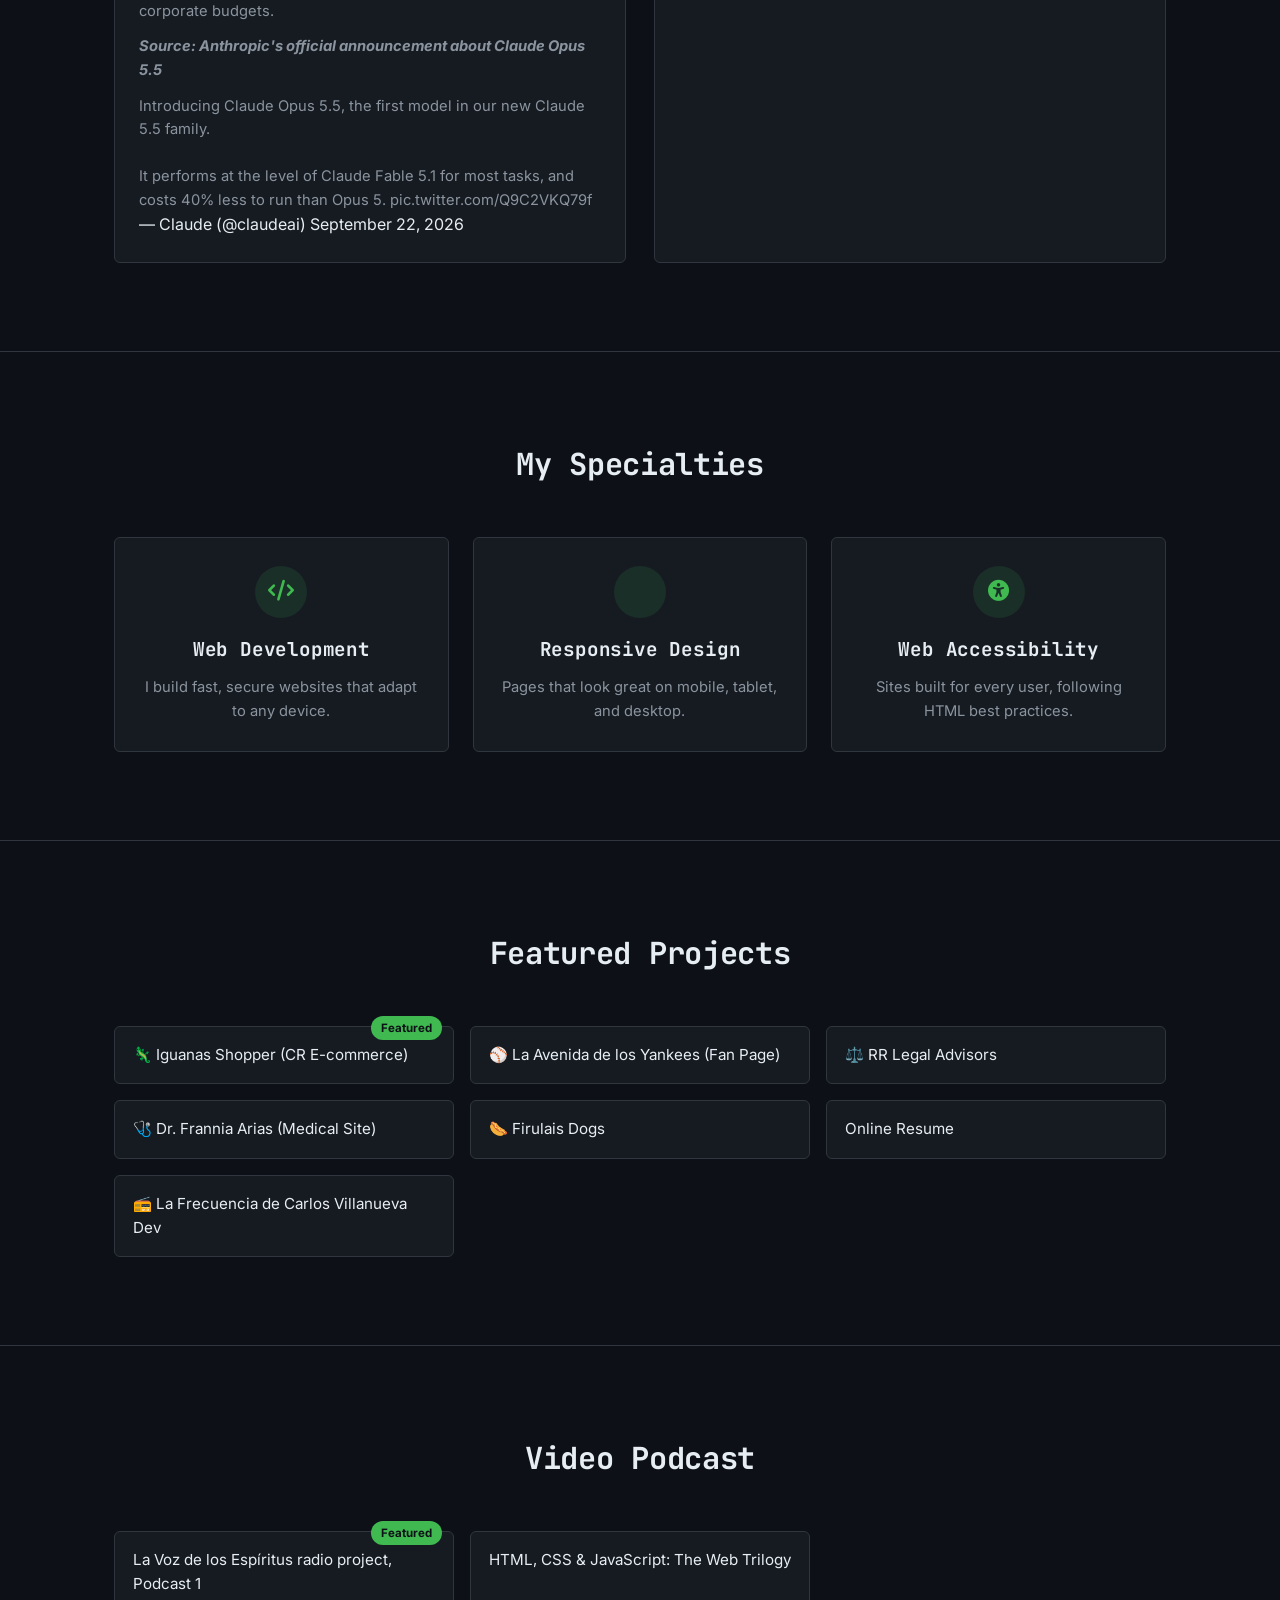
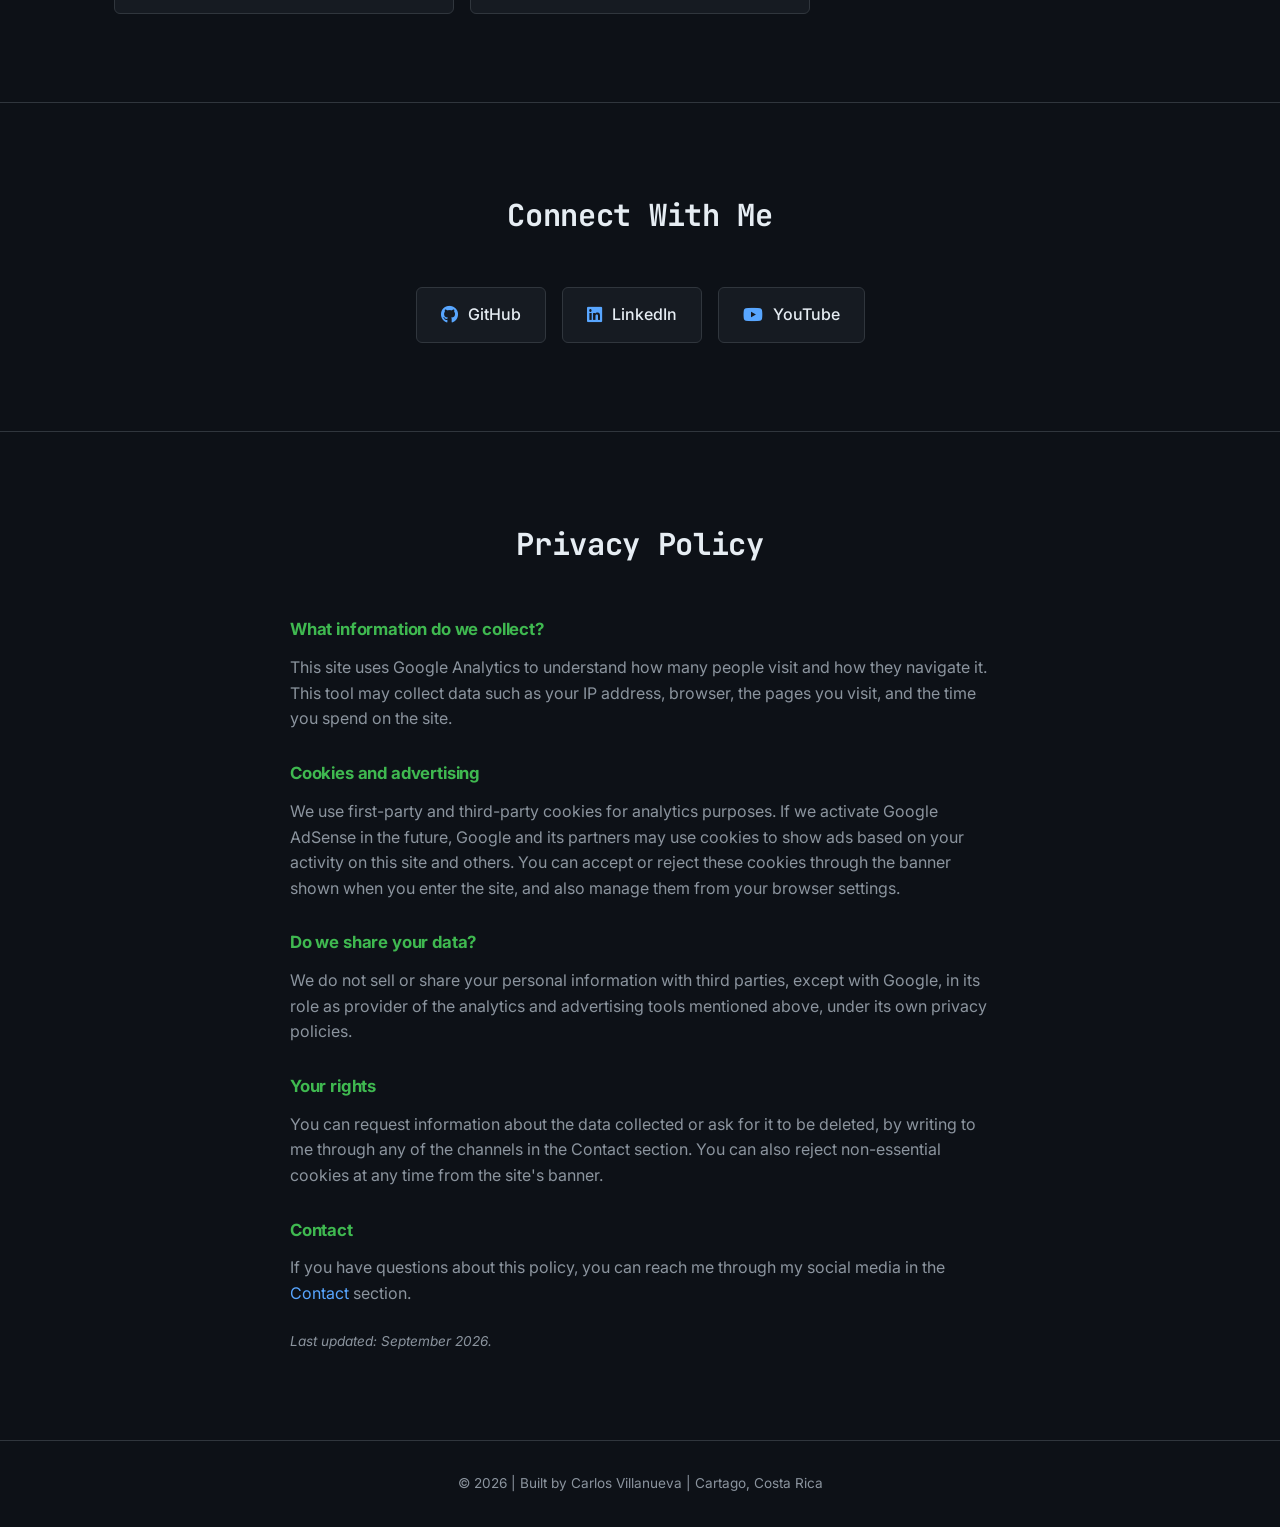
==== commit 6fc3f83b: "Nueva actualización Nueva actualización" ====
--- a/en/index.html
+++ b/en/index.html
@@ -41,7 +41,7 @@
                     <li><a href="#video-podcast">Video Podcast</a></li>
                     <li><a href="#contact">Contact</a></li>
                     <li><a href="#privacy">Privacy</a></li>
-                    <li><a href="/">🇪🇸 Español</a></li>
+                    <li><a href="/en/index.html">🇪n ingles</a></li>
                 </ul>
             </div>
             <div class="hamburger">
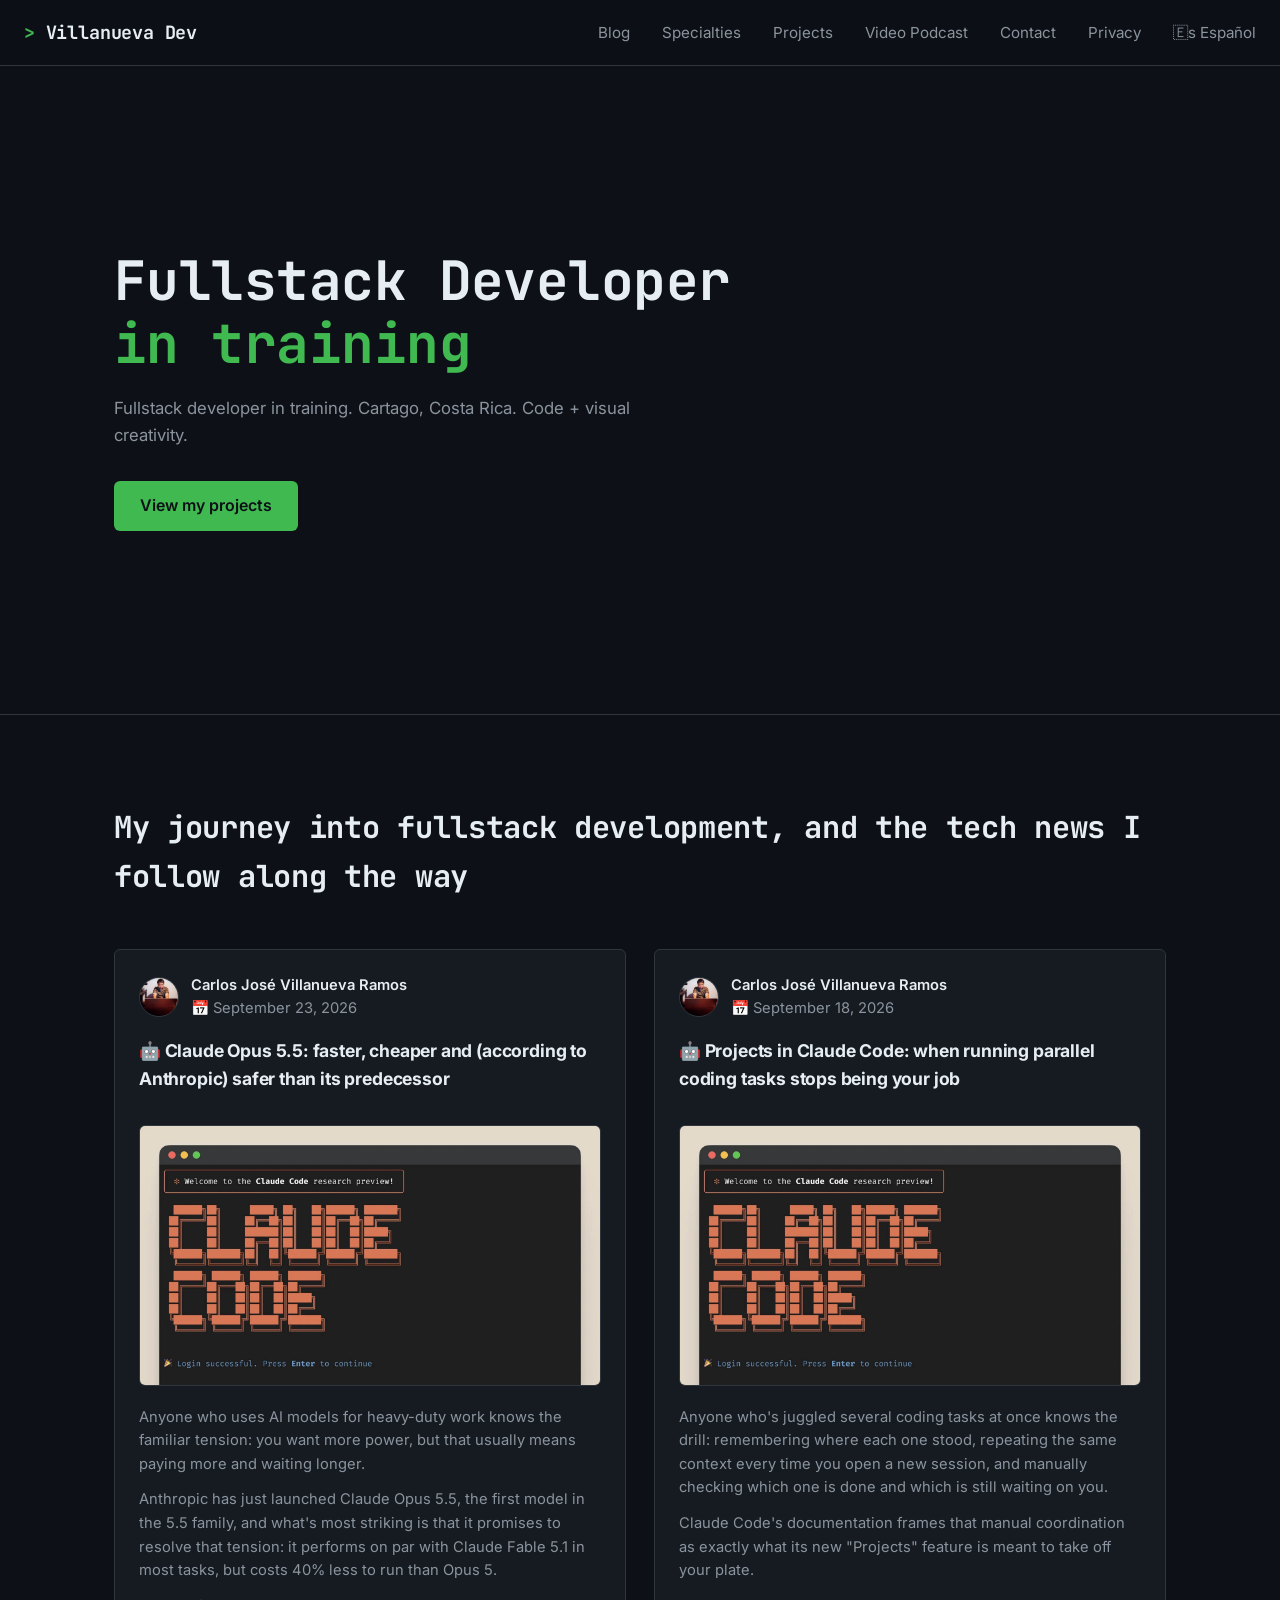
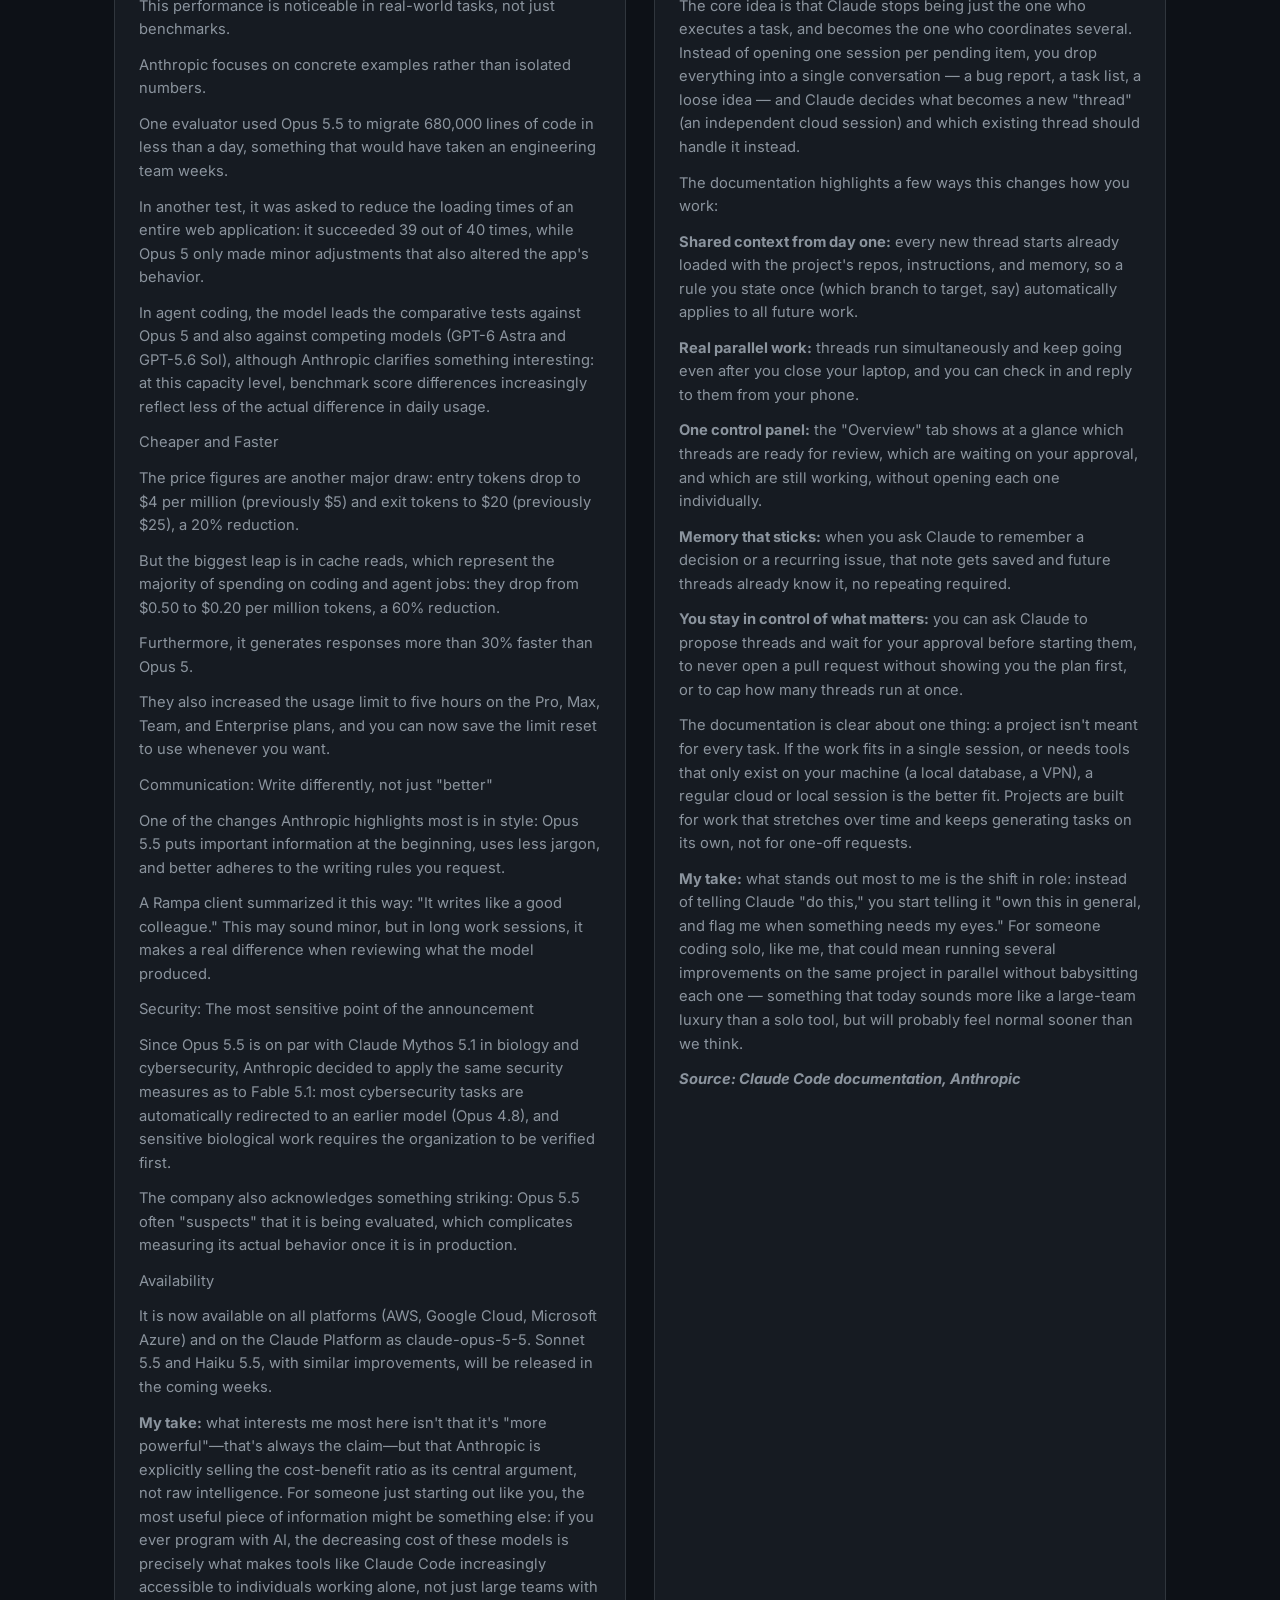
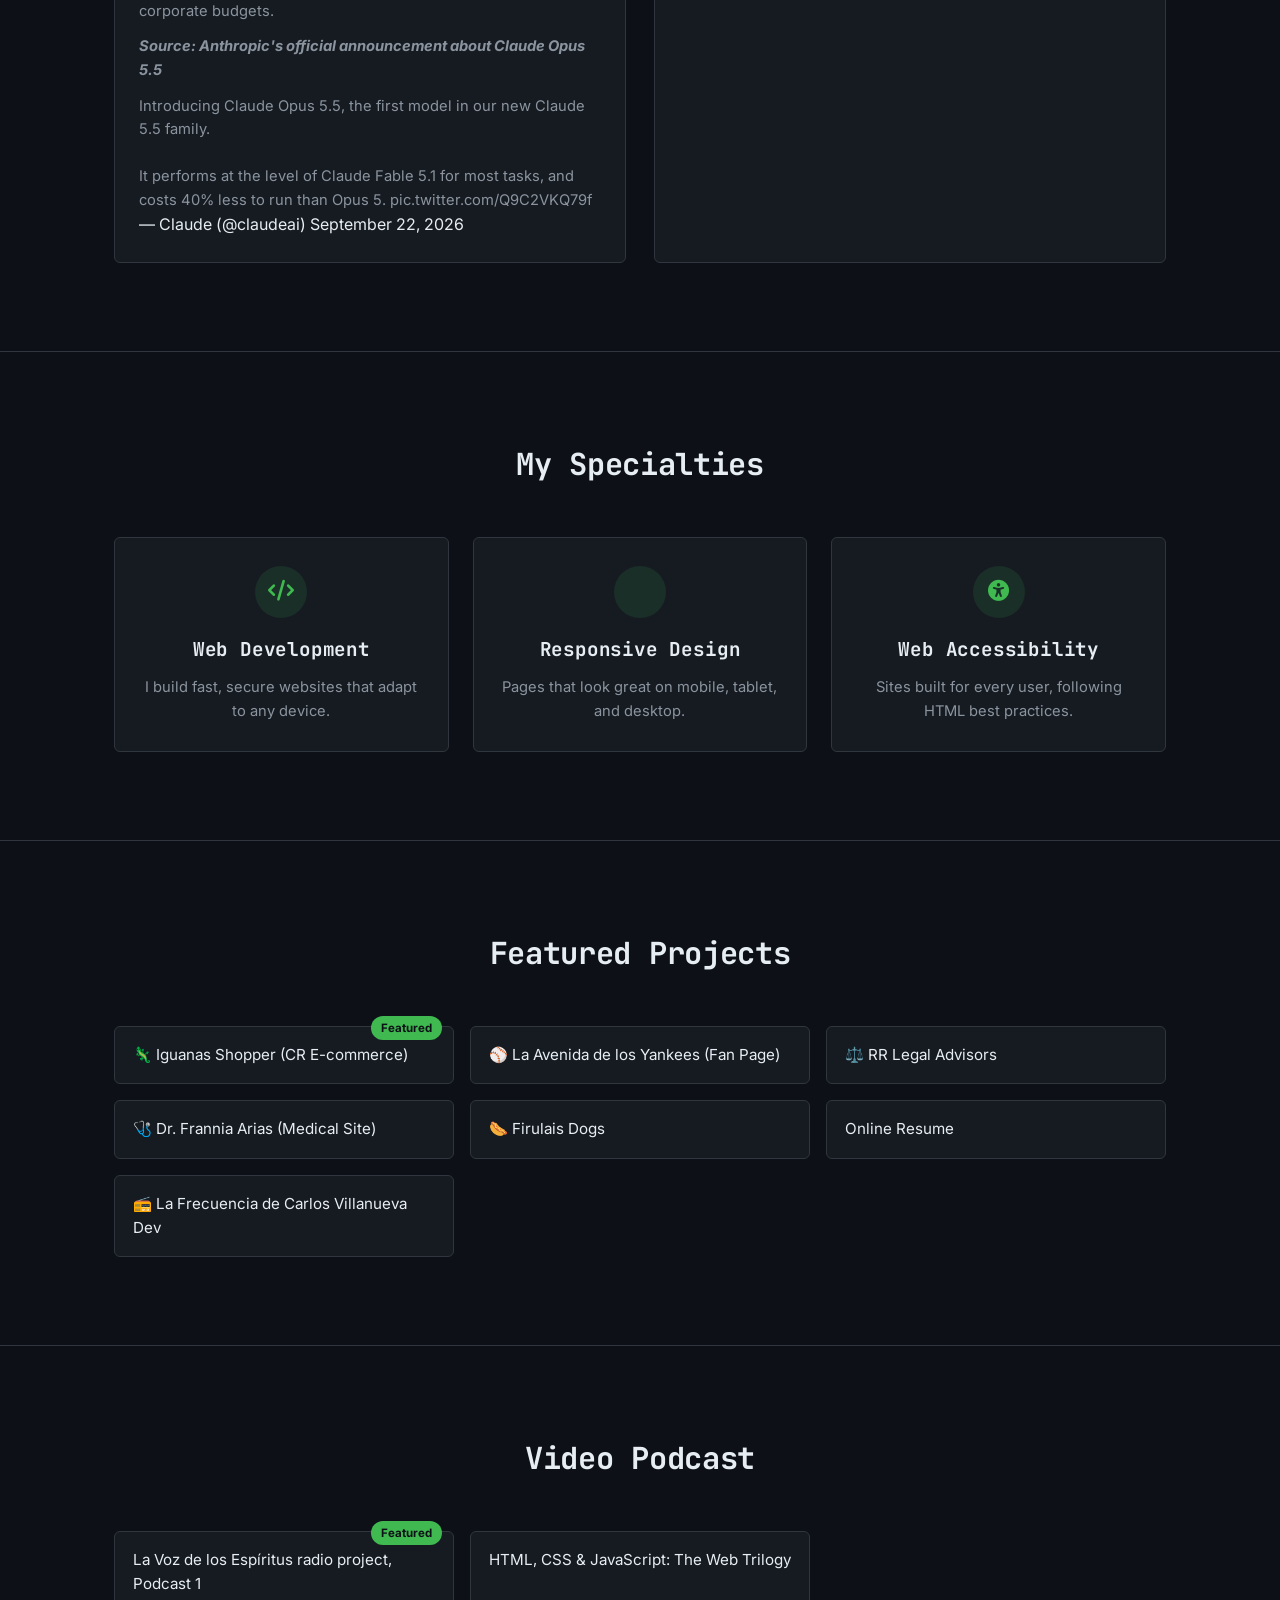
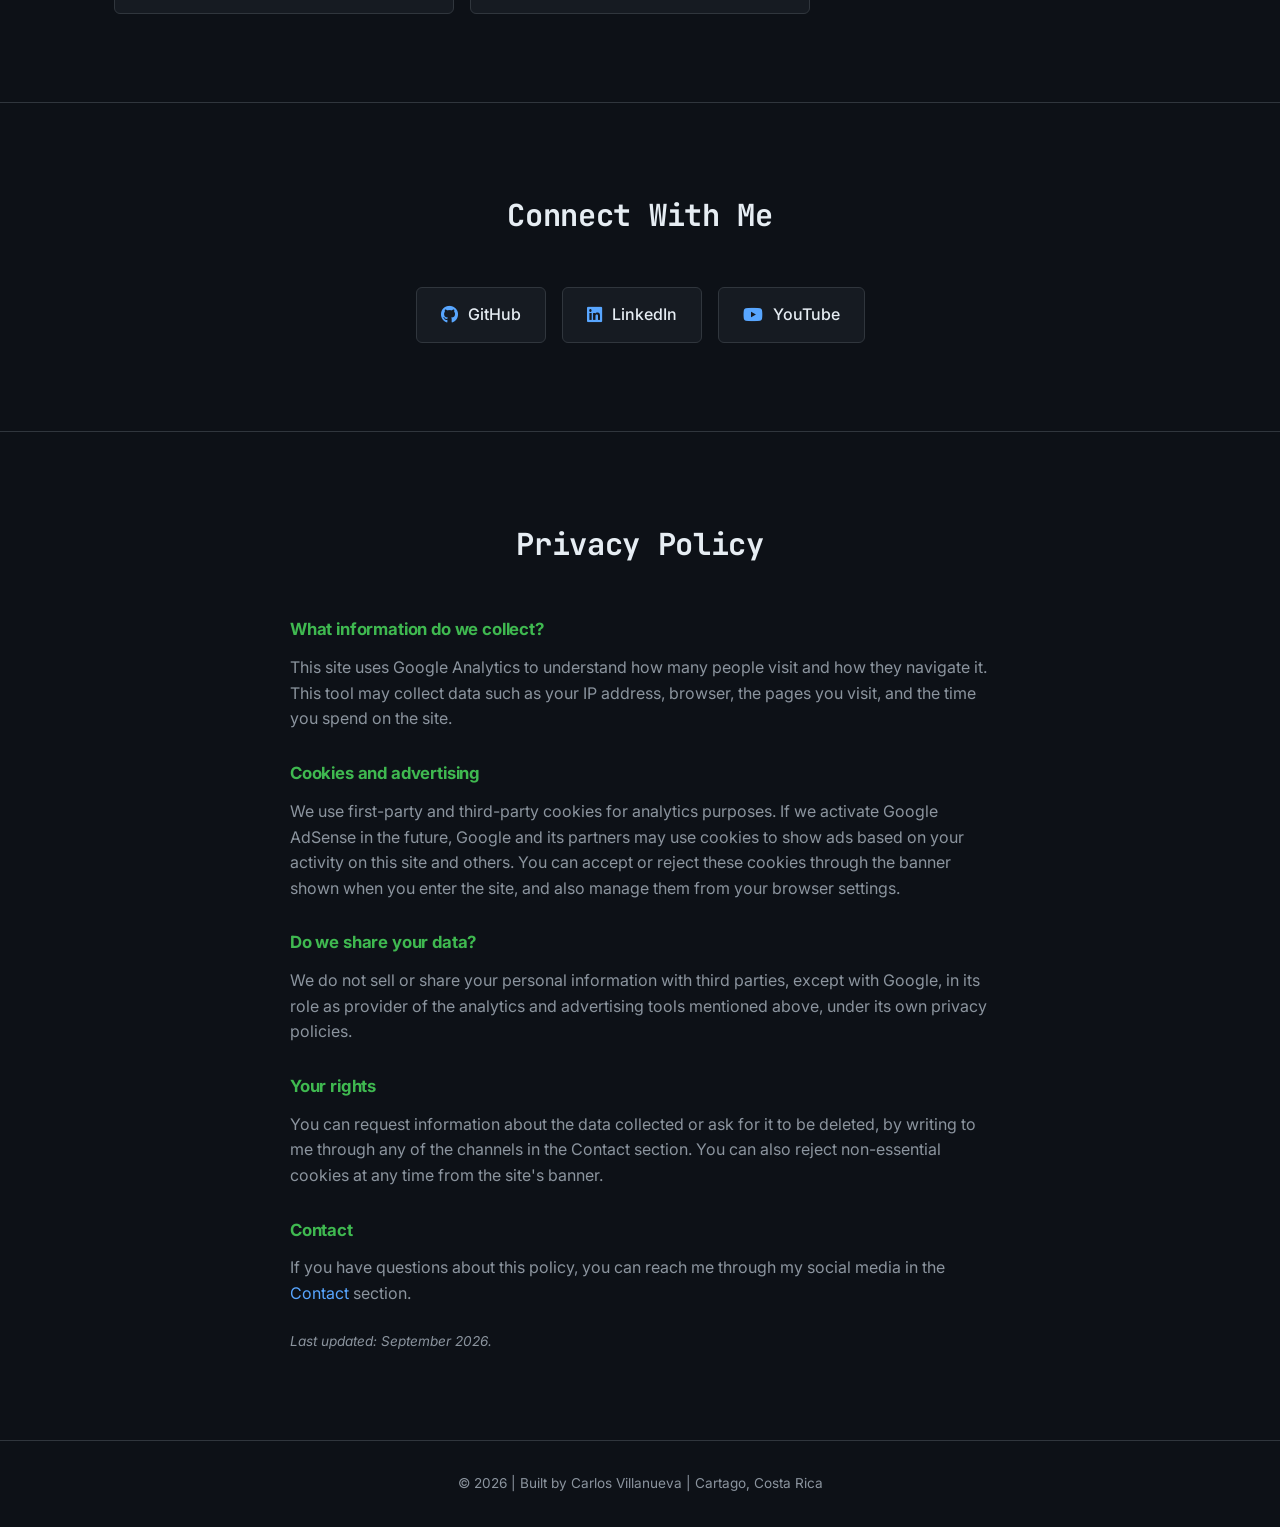
==== commit 89bb23ec: "Nueva actualización Nueva actualización" ====
--- a/en/index.html
+++ b/en/index.html
@@ -41,7 +41,7 @@
                     <li><a href="#video-podcast">Video Podcast</a></li>
                     <li><a href="#contact">Contact</a></li>
                     <li><a href="#privacy">Privacy</a></li>
-                    <li><a href="/en/index.html">🇪n ingles</a></li>
+                    <li><a href="/en/index.html">🇪s Español</a></li>
                 </ul>
             </div>
             <div class="hamburger">
